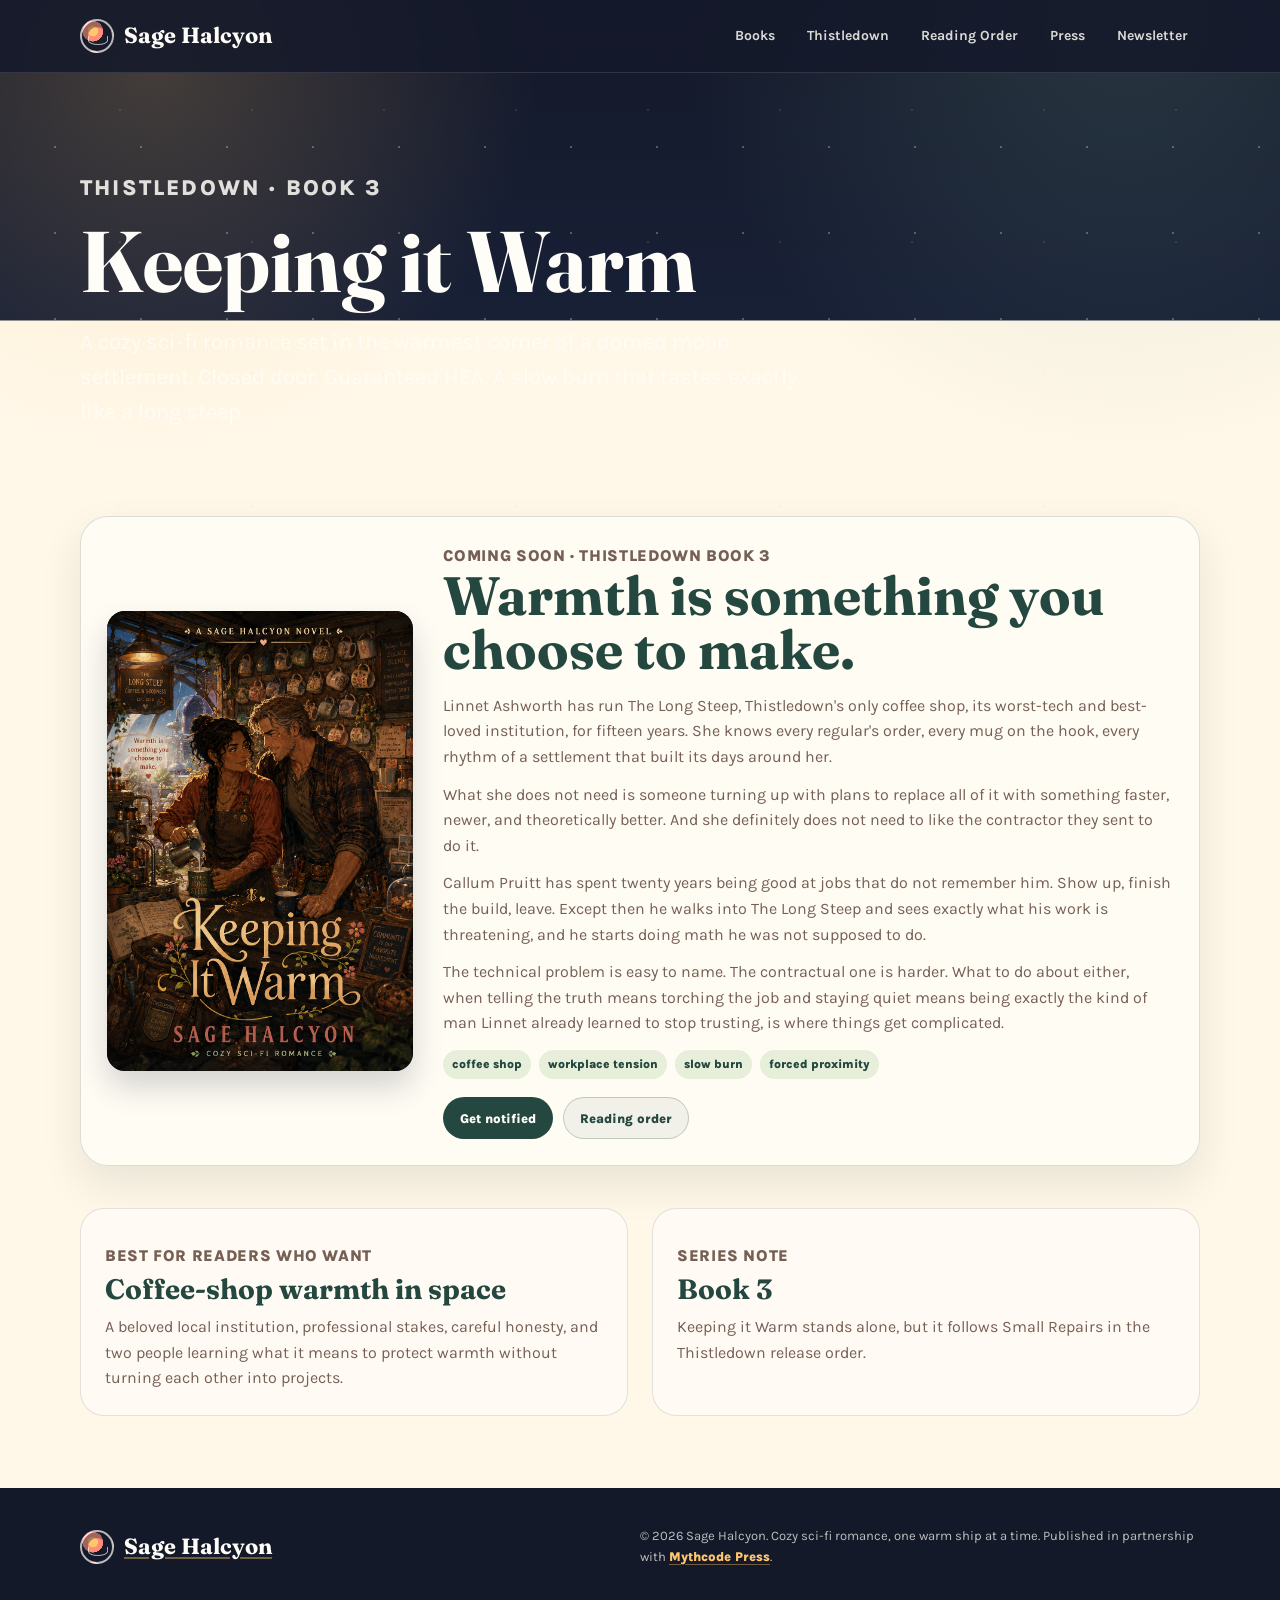
==== keeping-it-warm.html @ 46ca986a "Launch Small Repairs and add Keeping it Warm" ====
<!DOCTYPE html>
<html lang="en">
<head>
<meta charset="UTF-8">
<meta name="viewport" content="width=device-width, initial-scale=1.0">
<title>Keeping it Warm | Sage Halcyon</title>
<meta name="description" content="Keeping it Warm by Sage Halcyon, Thistledown Book 3. A cozy sci-fi romance set in the warmest corner of a domed moon settlement.">
<meta property="og:title" content="Keeping it Warm | Sage Halcyon">
<meta property="og:description" content="A coming-soon Thistledown romance about coffee, professional cost, honesty, and choosing warmth.">
<meta property="og:type" content="book">
<meta property="og:image" content="images/keeping-it-warm-cover.png">
<link rel="preconnect" href="https://fonts.googleapis.com">
<link rel="preconnect" href="https://fonts.gstatic.com" crossorigin>
<link href="https://fonts.googleapis.com/css2?family=Fraunces:opsz,wght@9..144,500;9..144,600;9..144,700&family=Karla:wght@400;500;600;700&display=swap" rel="stylesheet">
<link rel="stylesheet" href="site-pages.css">
</head>
<body>
<nav aria-label="Primary navigation">
  <div class="shell nav-inner">
    <a class="brand" href="index.html"><span class="brand-mark" aria-hidden="true"></span><span>Sage Halcyon</span></a>
    <div class="nav-links">
      <a href="index.html#books">Books</a>
      <a href="thistledown.html">Thistledown</a>
      <a href="reading-order.html">Reading Order</a>
      <a href="press.html">Press</a>
      <a href="index.html#newsletter">Newsletter</a>
    </div>
  </div>
</nav>

<header class="page-hero">
  <div class="shell">
    <p class="eyebrow">Thistledown · Book 3</p>
    <h1>Keeping it Warm</h1>
    <p>A cozy sci-fi romance set in the warmest corner of a domed moon settlement. Closed door. Guaranteed HEA. A slow burn that tastes exactly like a long steep.</p>
  </div>
</header>

<main>
  <div class="shell">
    <section class="section feature panel pad">
      <div class="book-cover">
        <img src="images/keeping-it-warm-cover.png" alt="Cover of Keeping it Warm">
      </div>
      <div>
        <p class="meta">Coming soon · Thistledown Book 3</p>
        <h2 style="color: var(--greenhouse); font-size: clamp(32px, 5vw, 54px); line-height: 1;">Warmth is something you choose to make.</h2>
        <p style="margin-top:16px;">Linnet Ashworth has run The Long Steep, Thistledown's only coffee shop, its worst-tech and best-loved institution, for fifteen years. She knows every regular's order, every mug on the hook, every rhythm of a settlement that built its days around her.</p>
        <p style="margin-top:12px;">What she does not need is someone turning up with plans to replace all of it with something faster, newer, and theoretically better. And she definitely does not need to like the contractor they sent to do it.</p>
        <p style="margin-top:12px;">Callum Pruitt has spent twenty years being good at jobs that do not remember him. Show up, finish the build, leave. Except then he walks into The Long Steep and sees exactly what his work is threatening, and he starts doing math he was not supposed to do.</p>
        <p style="margin-top:12px;">The technical problem is easy to name. The contractual one is harder. What to do about either, when telling the truth means torching the job and staying quiet means being exactly the kind of man Linnet already learned to stop trusting, is where things get complicated.</p>
        <div class="chips"><span>coffee shop</span><span>workplace tension</span><span>slow burn</span><span>forced proximity</span></div>
        <div class="actions">
          <a class="button primary" href="index.html#newsletter">Get notified</a>
          <a class="button ghost" href="reading-order.html">Reading order</a>
        </div>
      </div>
    </section>

    <section class="section">
      <div class="grid">
        <article class="card">
          <p class="meta">Best for readers who want</p>
          <h3>Coffee-shop warmth in space</h3>
          <p>A beloved local institution, professional stakes, careful honesty, and two people learning what it means to protect warmth without turning each other into projects.</p>
        </article>
        <article class="card">
          <p class="meta">Series note</p>
          <h3>Book 3</h3>
          <p>Keeping it Warm stands alone, but it follows Small Repairs in the Thistledown release order.</p>
        </article>
      </div>
    </section>
  </div>
</main>

<footer>
  <div class="shell footer-inner">
    <a class="brand" href="index.html"><span class="brand-mark" aria-hidden="true"></span><span>Sage Halcyon</span></a>
    <p>&copy; 2026 Sage Halcyon. Cozy sci-fi romance, one warm ship at a time. Published in partnership with <a href="https://mythcodepress.com/">Mythcode Press</a>.</p>
  </div>
</footer>
</body>
</html>
---- site-pages.css ----
:root {
  --space: #14192a;
  --space-soft: #202943;
  --greenhouse: #24483f;
  --greenhouse-bright: #77a890;
  --leaf: #b8d7a7;
  --paper: #fff7e8;
  --paper-deep: #f2dfbf;
  --lamp: #ffc66d;
  --coral: #ff8d78;
  --ink: #2f2a27;
  --muted: #765f55;
  --white: #fffdf7;
}

* { box-sizing: border-box; margin: 0; padding: 0; }
html { scroll-behavior: smooth; }
body {
  min-width: 320px;
  color: var(--ink);
  background:
    radial-gradient(circle at 12% 4%, rgba(255, 198, 109, 0.2), transparent 24rem),
    radial-gradient(circle at 88% 0%, rgba(119, 168, 144, 0.2), transparent 28rem),
    linear-gradient(180deg, var(--space) 0%, #182036 320px, var(--paper) 321px);
  font-family: "Karla", Arial, sans-serif;
  line-height: 1.6;
}

body::before {
  content: "";
  position: fixed;
  inset: 0;
  z-index: -1;
  pointer-events: none;
  background-image:
    radial-gradient(circle, rgba(255, 253, 247, 0.72) 0 1px, transparent 1.5px),
    radial-gradient(circle, rgba(255, 198, 109, 0.34) 0 1px, transparent 1.5px);
  background-size: 86px 86px, 132px 132px;
  background-position: 12px 18px, 54px 44px;
  opacity: 0.38;
}

a { color: inherit; text-decoration: none; }
img { display: block; max-width: 100%; }
h1, h2, h3, .brand {
  font-family: "Fraunces", Georgia, serif;
  font-weight: 700;
  letter-spacing: 0;
}

.shell {
  width: min(1120px, calc(100% - 36px));
  margin: 0 auto;
}

nav {
  position: sticky;
  top: 0;
  z-index: 20;
  background: rgba(20, 25, 42, 0.86);
  border-bottom: 1px solid rgba(255, 253, 247, 0.12);
  backdrop-filter: blur(12px);
}

.nav-inner {
  min-height: 72px;
  display: flex;
  align-items: center;
  justify-content: space-between;
  gap: 24px;
}

.brand {
  display: inline-flex;
  align-items: center;
  gap: 10px;
  color: var(--white);
  font-size: 22px;
  white-space: nowrap;
}

.brand-mark {
  width: 34px;
  height: 34px;
  border: 2px solid rgba(255, 253, 247, 0.7);
  border-radius: 50%;
  position: relative;
  flex: 0 0 auto;
  background: radial-gradient(circle at 36% 34%, var(--lamp) 0 18%, var(--coral) 19% 37%, transparent 38%);
  box-shadow: inset 0 0 0 6px rgba(20, 25, 42, 0.38);
}

.brand-mark::after {
  content: "";
  position: absolute;
  width: 18px;
  height: 8px;
  border: 1px solid rgba(255, 253, 247, 0.66);
  border-top: 0;
  border-radius: 0 0 50% 50%;
  left: 6px;
  bottom: 6px;
}

.nav-links {
  display: flex;
  align-items: center;
  gap: 8px;
  color: rgba(255, 253, 247, 0.84);
  font-size: 14px;
  font-weight: 700;
}

.nav-links a {
  padding: 9px 12px;
  border-radius: 999px;
}

.nav-links a:hover {
  background: rgba(255, 253, 247, 0.12);
  color: var(--white);
}

.page-hero {
  padding: 76px 0 52px;
  color: var(--white);
}

.eyebrow {
  color: var(--lamp);
  font-size: 13px;
  font-weight: 800;
  letter-spacing: 0.1em;
  text-transform: uppercase;
}

.page-hero h1 {
  max-width: 860px;
  margin-top: 14px;
  color: var(--white);
  font-size: clamp(44px, 8vw, 86px);
  line-height: 0.96;
}

.page-hero p {
  max-width: 720px;
  margin-top: 22px;
  color: rgba(255, 253, 247, 0.86);
  font-size: clamp(18px, 2vw, 22px);
}

main { padding: 34px 0 72px; }
.section { margin-top: 42px; }
.section:first-child { margin-top: 0; }

.section-head {
  margin-bottom: 22px;
}

.section-head h2 {
  color: var(--greenhouse);
  font-size: clamp(32px, 5vw, 54px);
  line-height: 1;
}

.section-head p {
  max-width: 720px;
  margin-top: 10px;
  color: var(--muted);
  font-size: 17px;
}

.panel {
  border: 1px solid rgba(36, 72, 63, 0.16);
  border-radius: 28px;
  background: rgba(255, 253, 247, 0.82);
  box-shadow: 0 18px 40px rgba(36, 72, 63, 0.1);
  overflow: hidden;
}

.panel.pad { padding: 26px; }

.grid {
  display: grid;
  grid-template-columns: repeat(2, minmax(0, 1fr));
  gap: 24px;
}

.book-row {
  display: grid;
  grid-template-columns: 180px minmax(0, 1fr);
  gap: 24px;
  align-items: start;
  padding: 24px;
}

.book-row + .book-row {
  border-top: 1px solid rgba(36, 72, 63, 0.12);
}

.book-cover {
  overflow: hidden;
  border-radius: 18px;
  background: var(--space-soft);
  box-shadow: 0 16px 30px rgba(20, 25, 42, 0.18);
}

.book-cover img {
  width: 100%;
  aspect-ratio: 2 / 3;
  object-fit: cover;
}

.placeholder-cover {
  display: grid;
  place-items: center;
  min-height: 270px;
  padding: 22px;
  color: rgba(255, 253, 247, 0.78);
  text-align: center;
  background:
    radial-gradient(circle at 50% 20%, rgba(255, 198, 109, 0.36), transparent 28%),
    linear-gradient(160deg, var(--space-soft), var(--greenhouse));
  font-family: "Fraunces", Georgia, serif;
  font-size: 24px;
  line-height: 1.05;
}

.meta {
  color: var(--coral);
  font-size: 13px;
  font-weight: 900;
  letter-spacing: 0.04em;
  text-transform: uppercase;
}

.book-row h3,
.card h3 {
  margin-top: 6px;
  color: var(--greenhouse);
  font-size: 28px;
  line-height: 1.05;
}

.book-row p,
.card p,
.panel p,
.press-list li {
  color: var(--muted);
  font-size: 16px;
}

.book-row p { margin-top: 12px; }

.chips {
  display: flex;
  flex-wrap: wrap;
  gap: 8px;
  margin-top: 14px;
}

.chips span {
  padding: 5px 9px;
  border-radius: 999px;
  color: var(--greenhouse);
  background: rgba(184, 215, 167, 0.34);
  font-size: 12px;
  font-weight: 800;
}

.actions {
  display: flex;
  flex-wrap: wrap;
  gap: 10px;
  margin-top: 18px;
}

.button {
  display: inline-flex;
  align-items: center;
  justify-content: center;
  min-height: 42px;
  padding: 10px 16px;
  border: 1px solid transparent;
  border-radius: 999px;
  font-size: 13px;
  font-weight: 900;
  line-height: 1;
}

.button.primary {
  color: var(--white);
  background: var(--greenhouse);
}

.button.ghost {
  color: var(--greenhouse);
  border-color: rgba(36, 72, 63, 0.24);
  background: rgba(36, 72, 63, 0.06);
}

.card {
  padding: 24px;
  border: 1px solid rgba(36, 72, 63, 0.14);
  border-radius: 24px;
  background: rgba(255, 253, 247, 0.76);
}

.card p { margin-top: 10px; }

.feature {
  display: grid;
  grid-template-columns: minmax(240px, 0.42fr) minmax(0, 1fr);
  gap: 30px;
  align-items: center;
}

.quote-panel {
  color: var(--white);
  background:
    radial-gradient(circle at 90% 0%, rgba(255, 198, 109, 0.2), transparent 22rem),
    linear-gradient(135deg, var(--greenhouse), var(--space-soft));
}

.quote-panel p,
.quote-panel li {
  color: rgba(255, 253, 247, 0.84);
}

.quote-panel h2,
.quote-panel h3 {
  color: var(--white);
}

.press-list {
  margin-top: 14px;
  padding-left: 20px;
}

.press-list li + li {
  margin-top: 8px;
}

footer {
  padding: 38px 0 52px;
  color: rgba(255, 253, 247, 0.72);
  background: var(--space);
}

.footer-inner {
  display: flex;
  align-items: center;
  justify-content: space-between;
  gap: 20px;
  flex-wrap: wrap;
}

footer p {
  max-width: 560px;
  font-size: 13px;
}

footer a {
  color: var(--lamp);
  font-weight: 800;
  text-decoration: underline;
  text-decoration-color: rgba(255, 198, 109, 0.4);
  text-underline-offset: 3px;
}

@media (max-width: 820px) {
  .grid,
  .feature,
  .book-row {
    grid-template-columns: 1fr;
  }

  .book-cover {
    max-width: 280px;
  }
}

@media (max-width: 640px) {
  .shell { width: min(100% - 28px, 1120px); }
  .nav-inner { min-height: 64px; }
  .nav-links { display: none; }
  .page-hero { padding: 48px 0 36px; }
  .page-hero h1 { font-size: clamp(42px, 15vw, 62px); }
  .panel.pad,
  .book-row,
  .card { padding: 18px; }
  .footer-inner { display: block; }
  footer p { margin-top: 14px; }
}
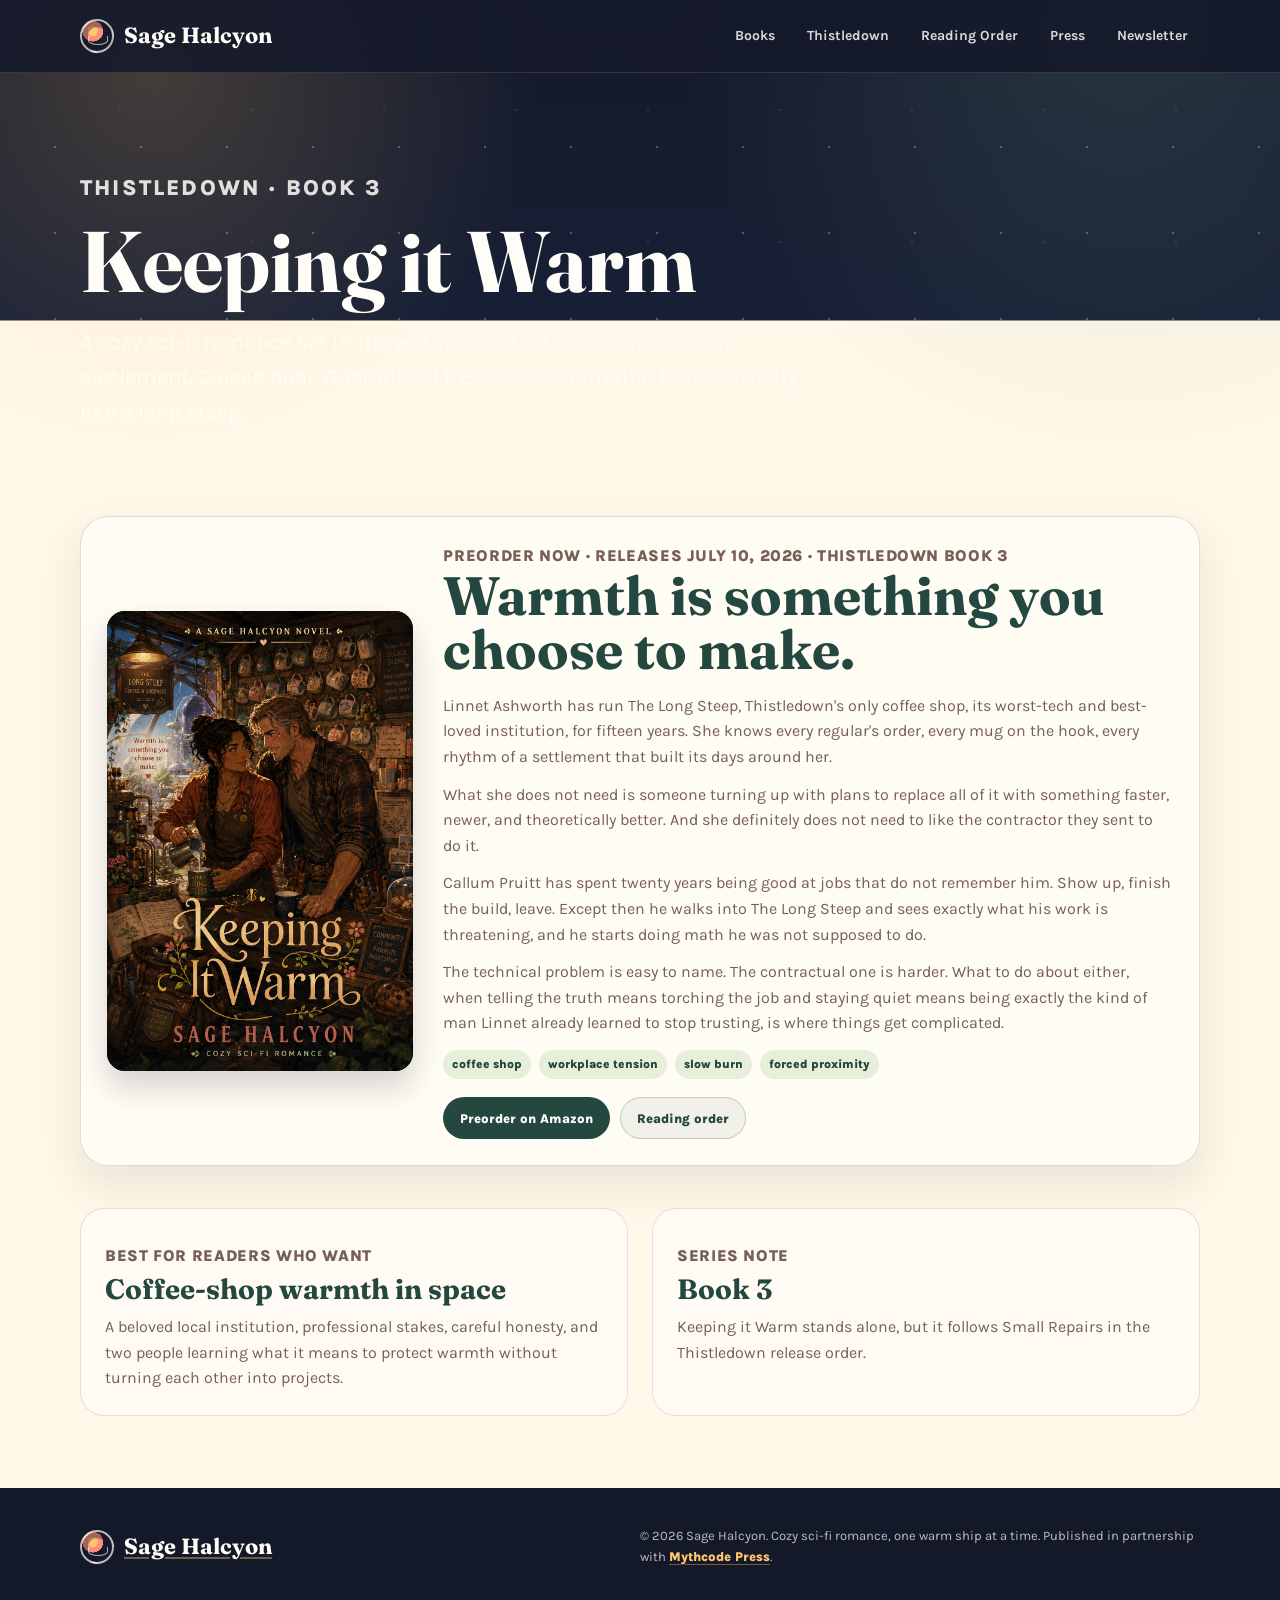
==== commit 127166a3: "Add Strays and preorder links" ====
--- a/keeping-it-warm.html
+++ b/keeping-it-warm.html
@@ -6,7 +6,7 @@
 <title>Keeping it Warm | Sage Halcyon</title>
 <meta name="description" content="Keeping it Warm by Sage Halcyon, Thistledown Book 3. A cozy sci-fi romance set in the warmest corner of a domed moon settlement.">
 <meta property="og:title" content="Keeping it Warm | Sage Halcyon">
-<meta property="og:description" content="A coming-soon Thistledown romance about coffee, professional cost, honesty, and choosing warmth.">
+<meta property="og:description" content="A preorder Thistledown romance about coffee, professional cost, honesty, and choosing warmth. Releases July 10, 2026.">
 <meta property="og:type" content="book">
 <meta property="og:image" content="images/keeping-it-warm-cover.png">
 <link rel="preconnect" href="https://fonts.googleapis.com">
@@ -43,7 +43,7 @@
         <img src="images/keeping-it-warm-cover.png" alt="Cover of Keeping it Warm">
       </div>
       <div>
-        <p class="meta">Coming soon · Thistledown Book 3</p>
+        <p class="meta">Preorder now · Releases July 10, 2026 · Thistledown Book 3</p>
         <h2 style="color: var(--greenhouse); font-size: clamp(32px, 5vw, 54px); line-height: 1;">Warmth is something you choose to make.</h2>
         <p style="margin-top:16px;">Linnet Ashworth has run The Long Steep, Thistledown's only coffee shop, its worst-tech and best-loved institution, for fifteen years. She knows every regular's order, every mug on the hook, every rhythm of a settlement that built its days around her.</p>
         <p style="margin-top:12px;">What she does not need is someone turning up with plans to replace all of it with something faster, newer, and theoretically better. And she definitely does not need to like the contractor they sent to do it.</p>
@@ -51,7 +51,7 @@
         <p style="margin-top:12px;">The technical problem is easy to name. The contractual one is harder. What to do about either, when telling the truth means torching the job and staying quiet means being exactly the kind of man Linnet already learned to stop trusting, is where things get complicated.</p>
         <div class="chips"><span>coffee shop</span><span>workplace tension</span><span>slow burn</span><span>forced proximity</span></div>
         <div class="actions">
-          <a class="button primary" href="index.html#newsletter">Get notified</a>
+          <a class="button primary" href="https://www.amazon.com/dp/B0H7L2484B">Preorder on Amazon</a>
           <a class="button ghost" href="reading-order.html">Reading order</a>
         </div>
       </div>
--- a/site-pages.css
+++ b/site-pages.css
@@ -24,6 +24,7 @@
     linear-gradient(180deg, var(--space) 0%, #182036 320px, var(--paper) 321px);
   font-family: "Karla", Arial, sans-serif;
   line-height: 1.6;
+  overflow-x: hidden;
 }
 
 body::before {
@@ -46,6 +47,7 @@
   font-family: "Fraunces", Georgia, serif;
   font-weight: 700;
   letter-spacing: 0;
+  overflow-wrap: anywhere;
 }
 
 .shell {
@@ -286,6 +288,8 @@
   font-size: 13px;
   font-weight: 900;
   line-height: 1;
+  text-align: center;
+  white-space: normal;
 }
 
 .button.primary {
@@ -377,18 +381,52 @@
 
   .book-cover {
     max-width: 280px;
+    margin: 0 auto;
   }
 }
 
 @media (max-width: 640px) {
   .shell { width: min(100% - 28px, 1120px); }
-  .nav-inner { min-height: 64px; }
-  .nav-links { display: none; }
+  .nav-inner {
+    min-height: 64px;
+    align-items: flex-start;
+    flex-direction: column;
+    gap: 10px;
+    padding: 12px 0;
+  }
+  .brand { font-size: 20px; }
+  .nav-links {
+    width: 100%;
+    overflow-x: auto;
+    padding-bottom: 4px;
+    scrollbar-width: none;
+  }
+  .nav-links::-webkit-scrollbar { display: none; }
+  .nav-links a {
+    flex: 0 0 auto;
+    padding: 8px 10px;
+    font-size: 13px;
+  }
   .page-hero { padding: 48px 0 36px; }
-  .page-hero h1 { font-size: clamp(42px, 15vw, 62px); }
+  .page-hero h1 {
+    font-size: clamp(36px, 13vw, 56px);
+    line-height: 1;
+  }
+  .page-hero p { font-size: 17px; }
+  main { padding: 26px 0 58px; }
+  .section { margin-top: 34px; }
   .panel.pad,
   .book-row,
   .card { padding: 18px; }
+  .book-row { gap: 18px; }
+  .book-cover { max-width: 240px; }
+  .book-row h3,
+  .card h3 { font-size: 24px; }
+  .actions .button {
+    flex: 1 1 140px;
+    min-width: 0;
+  }
+  .chips span { font-size: 11px; }
   .footer-inner { display: block; }
   footer p { margin-top: 14px; }
 }
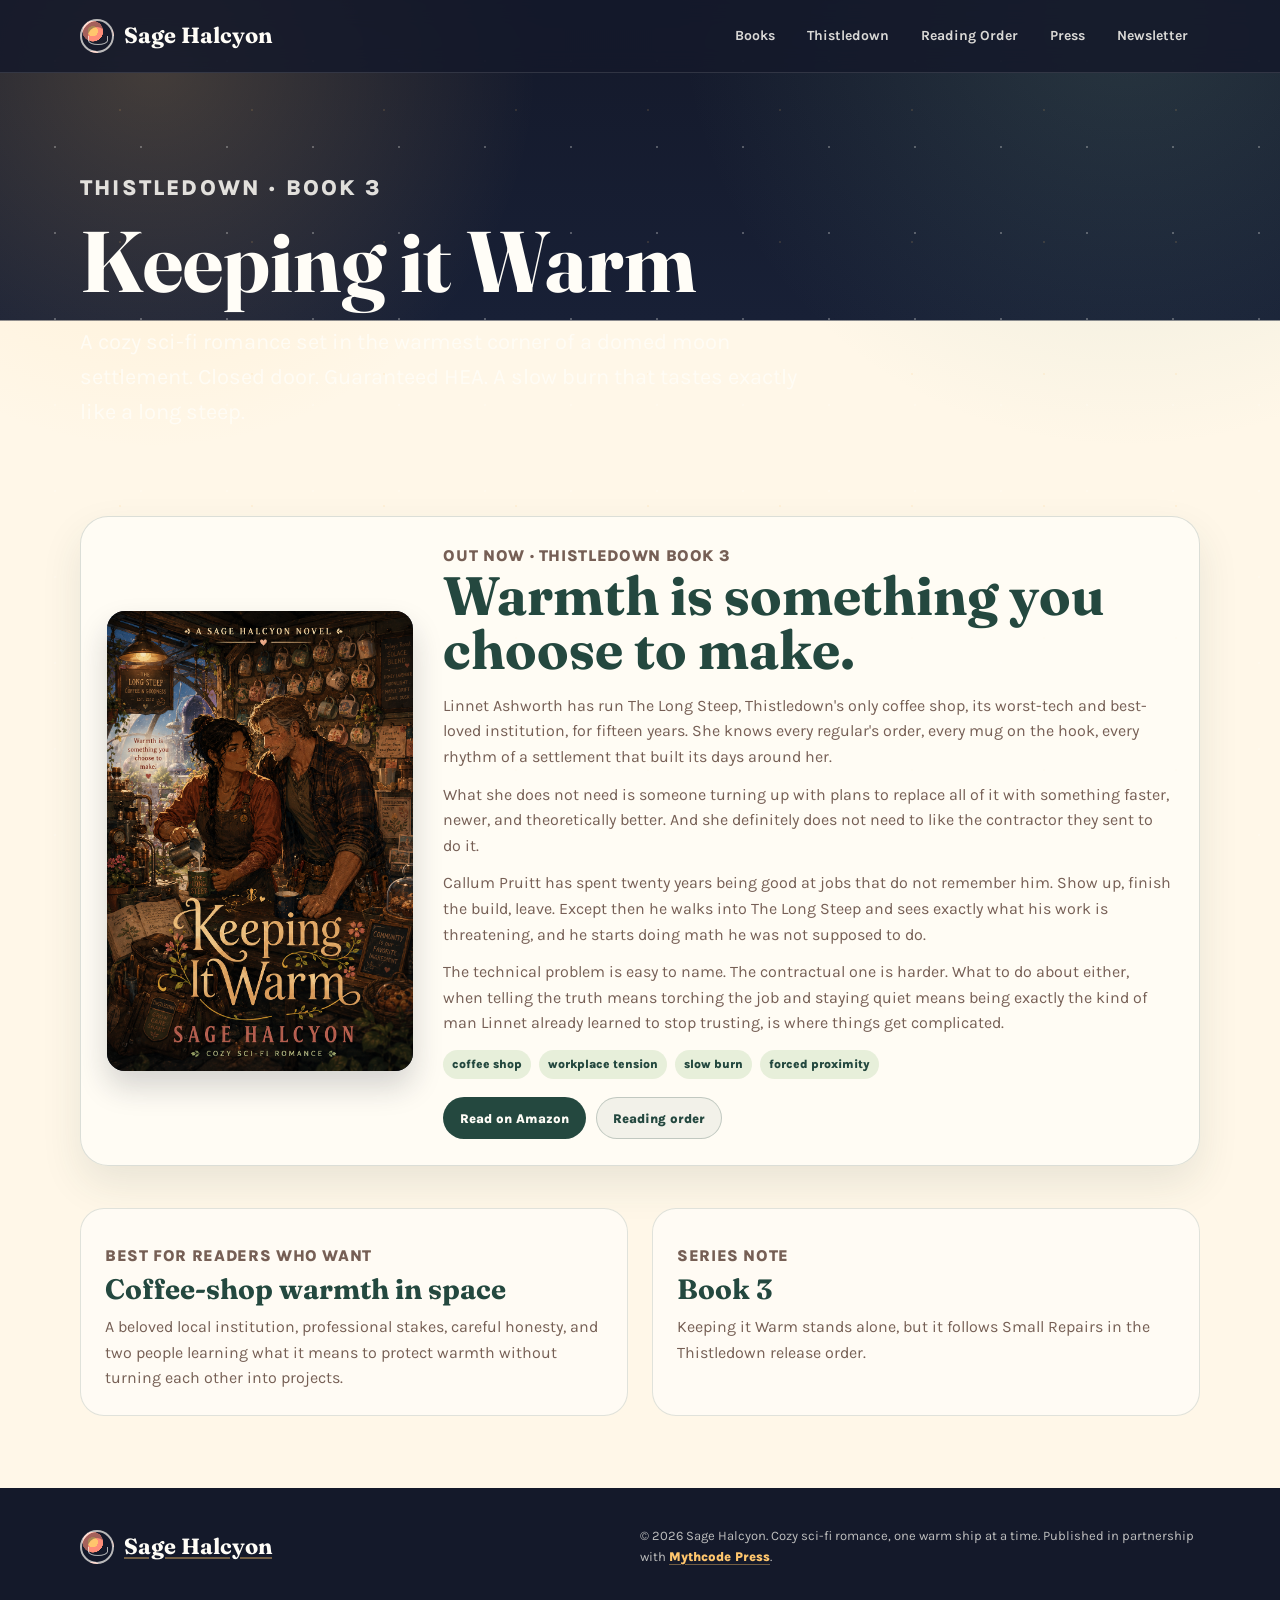
==== commit cf4394ec: "Mark Keeping it Warm out now" ====
--- a/keeping-it-warm.html
+++ b/keeping-it-warm.html
@@ -6,7 +6,7 @@
 <title>Keeping it Warm | Sage Halcyon</title>
 <meta name="description" content="Keeping it Warm by Sage Halcyon, Thistledown Book 3. A cozy sci-fi romance set in the warmest corner of a domed moon settlement.">
 <meta property="og:title" content="Keeping it Warm | Sage Halcyon">
-<meta property="og:description" content="A preorder Thistledown romance about coffee, professional cost, honesty, and choosing warmth. Releases July 10, 2026.">
+<meta property="og:description" content="An out-now Thistledown romance about coffee, professional cost, honesty, and choosing warmth.">
 <meta property="og:type" content="book">
 <meta property="og:image" content="images/keeping-it-warm-cover.png">
 <link rel="preconnect" href="https://fonts.googleapis.com">
@@ -30,7 +30,7 @@
 
 <header class="page-hero">
   <div class="shell">
-    <p class="eyebrow">Thistledown · Book 3</p>
+    <p class="eyebrow">Thistledown &middot; Book 3</p>
     <h1>Keeping it Warm</h1>
     <p>A cozy sci-fi romance set in the warmest corner of a domed moon settlement. Closed door. Guaranteed HEA. A slow burn that tastes exactly like a long steep.</p>
   </div>
@@ -43,7 +43,7 @@
         <img src="images/keeping-it-warm-cover.png" alt="Cover of Keeping it Warm">
       </div>
       <div>
-        <p class="meta">Preorder now · Releases July 10, 2026 · Thistledown Book 3</p>
+        <p class="meta">Out now &middot; Thistledown Book 3</p>
         <h2 style="color: var(--greenhouse); font-size: clamp(32px, 5vw, 54px); line-height: 1;">Warmth is something you choose to make.</h2>
         <p style="margin-top:16px;">Linnet Ashworth has run The Long Steep, Thistledown's only coffee shop, its worst-tech and best-loved institution, for fifteen years. She knows every regular's order, every mug on the hook, every rhythm of a settlement that built its days around her.</p>
         <p style="margin-top:12px;">What she does not need is someone turning up with plans to replace all of it with something faster, newer, and theoretically better. And she definitely does not need to like the contractor they sent to do it.</p>
@@ -51,7 +51,7 @@
         <p style="margin-top:12px;">The technical problem is easy to name. The contractual one is harder. What to do about either, when telling the truth means torching the job and staying quiet means being exactly the kind of man Linnet already learned to stop trusting, is where things get complicated.</p>
         <div class="chips"><span>coffee shop</span><span>workplace tension</span><span>slow burn</span><span>forced proximity</span></div>
         <div class="actions">
-          <a class="button primary" href="https://www.amazon.com/dp/B0H7L2484B">Preorder on Amazon</a>
+          <a class="button primary" href="https://www.amazon.com/dp/B0H7L2484B">Read on Amazon</a>
           <a class="button ghost" href="reading-order.html">Reading order</a>
         </div>
       </div>
